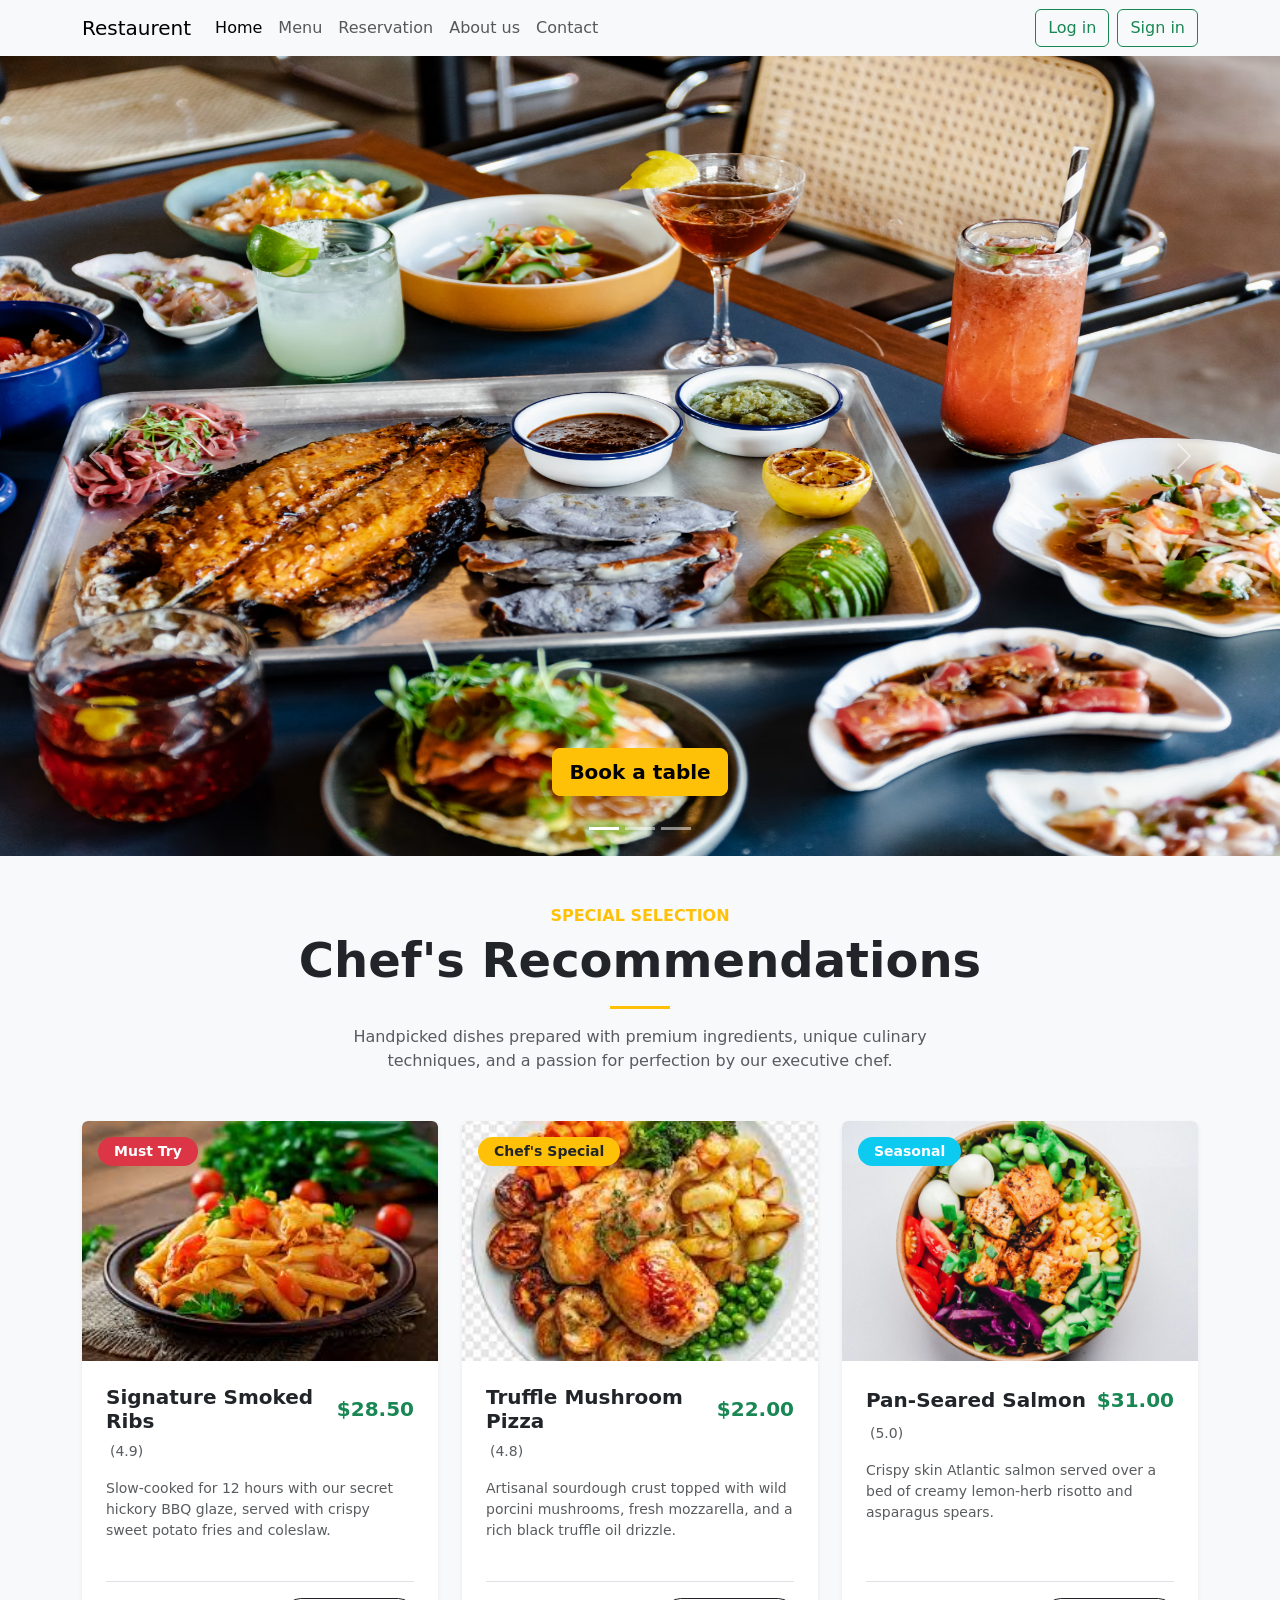
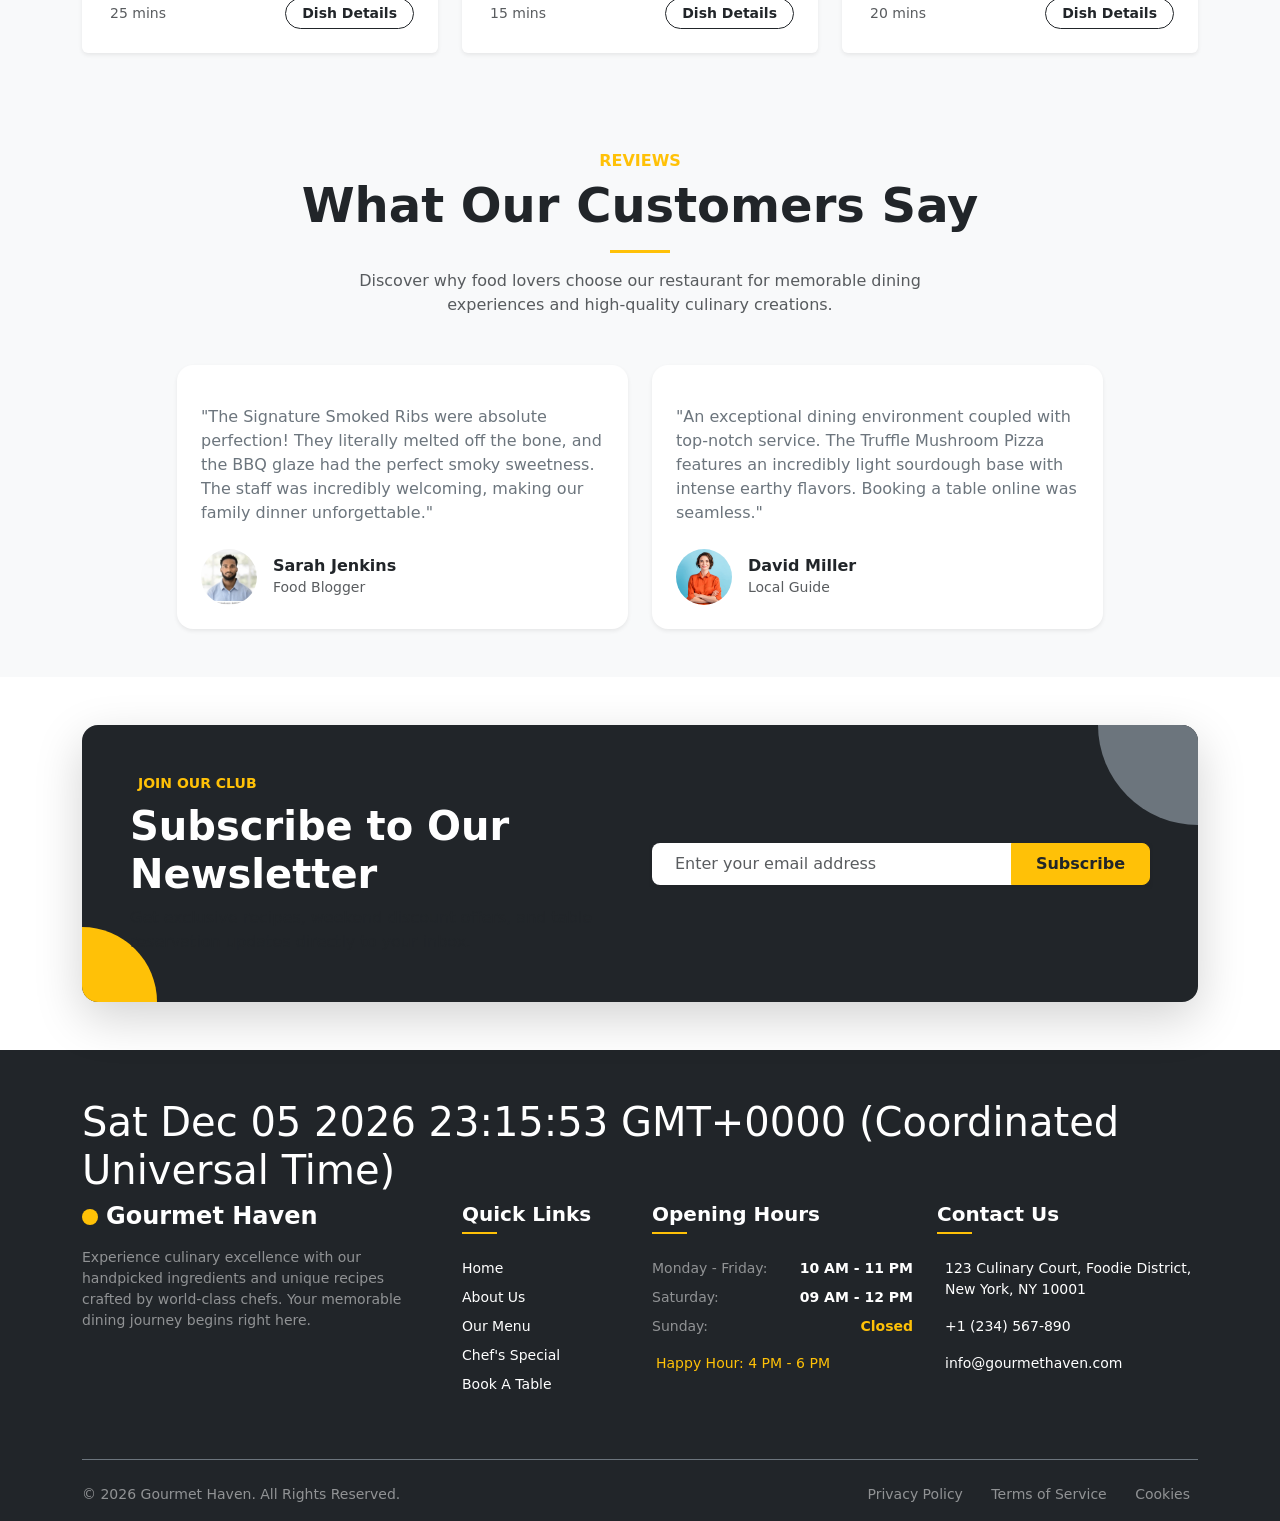
==== index.html @ 040a94a1 "hi" ====
<!DOCTYPE html>
<html lang="en">
<head>
    <meta charset="UTF-8">
    <meta name="viewport" content="width=device-width, initial-scale=1.0">
    <title>Restaurent</title>
    <link rel="stylesheet" href="css/bootstrap.min.css">
    <link rel="stylesheet" href="style.css">
</head>
<body>
    <nav class="navbar navbar-expand-lg bg-body-tertiary">
  <div class="container">
    <a class="navbar-brand" href="#">Restaurent</a>
    <button class="navbar-toggler" type="button" data-bs-toggle="collapse" data-bs-target="#navbarSupportedContent" aria-controls="navbarSupportedContent" aria-expanded="false" aria-label="Toggle navigation">
      <span class="navbar-toggler-icon"></span>
    </button>
    <div class="collapse navbar-collapse" id="navbarSupportedContent">
      <ul class="navbar-nav me-auto mb-2 mb-lg-0">
        <li class="nav-item">
          <a class="nav-link active" aria-current="page" href="index.html">Home</a>
        </li>
        <li class="nav-item">
          <a class="nav-link" href="menu.html">Menu</a>
        </li>
        <li class="nav-item">
          <a class="nav-link" href="reservation.html">Reservation</a>
        </li>
        <li class="nav-item">
          <a class="nav-link" href="about.html">About us</a>
        </li>
        <li class="nav-item">
          <a class="nav-link" href="contact.html">Contact </a>
        </li>
      </ul>
      <form class="d-flex gap-2" role="search">
        <button class="btn btn-outline-success"  type="submit" ><a href="login.html">Log in</a></button>
        <button class="btn btn-outline-success"  type="submit" ><a href="signup.html">Sign in</a></button>
        
      </form>
    </div>
  </div>
</nav>
<!-- Carousel -->
<div id="carouselExampleCaptions" class="carousel slide">
  <div class="carousel-indicators">
    <button type="button" data-bs-target="#carouselExampleCaptions" data-bs-slide-to="0" class="active" aria-current="true" aria-label="Slide 1"></button>
    <button type="button" data-bs-target="#carouselExampleCaptions" data-bs-slide-to="1" aria-label="Slide 2"></button>
    <button type="button" data-bs-target="#carouselExampleCaptions" data-bs-slide-to="2" aria-label="Slide 3"></button>
  </div>
  <div class="carousel-inner">
    <div class="carousel-item active">
      <img src="images/Carousel3.png" height="800px" class="d-block w-100" alt="...">
      <div class="carousel-caption d-none d-md-block"><div class="carousel-caption d-none d-md-block">
                <a href="#booking-form" class="btn btn-warning btn-lg fw-bold mt-2">Book a table</a>
            </div>
      </div>
    </div>
    <div class="carousel-item">
      <img src="images/Carousel2.png" height="800px" class="d-block w-100" alt="...">
      <div class="carousel-caption d-none d-md-block"><div class="carousel-caption d-none d-md-block">
                <a href="#booking-form" class="btn btn-warning btn-lg fw-bold mt-2">Book a table</a>
            </div>
      </div>
    </div>
    <div class="carousel-item">
      <img src="images/Carousel1.png" height="800px" class="d-block w-100" alt="...">
      <div class="carousel-caption d-none d-md-block">
        <div class="carousel-caption d-none d-md-block">
                <a href="#booking-form" class="btn btn-warning btn-lg fw-bold mt-2">Book a table</a>
            </div>
      </div>
    </div>
  </div>
  <button class="carousel-control-prev" type="button" data-bs-target="#carouselExampleCaptions" data-bs-slide="prev">
    <span class="carousel-control-prev-icon" aria-hidden="true"></span>
    <span class="visually-hidden">Previous</span>
  </button>
  <button class="carousel-control-next" type="button" data-bs-target="#carouselExampleCaptions" data-bs-slide="next">
    <span class="carousel-control-next-icon" aria-hidden="true"></span>
    <span class="visually-hidden">Next</span>
  </button>
</div>
 <!-- Chef's Recommended Items Section -->
<section class="py-5 bg-light" id="chefs-recommendation">
    <div class="container">
        
        <div class="text-center mb-5">
            <span class="text-warning fw-bold text-uppercase tracking-wider">Special Selection</span>
            <h2 class="display-5 fw-bold text-dark mt-1">Chef's Recommendations</h2>
            <div class="mx-auto bg-warning my-3" style="width: 60px; height: 3px;"></div>
            <p class="text-muted mx-auto" style="max-width: 600px;">
                Handpicked dishes prepared with premium ingredients, unique culinary techniques, and a passion for perfection by our executive chef.
            </p>
        </div>

        <div class="row g-4">
            
            <div class="col-12 col-md-6 col-lg-4">
                <div class="card h-100 border-0 shadow-sm overflow-hidden position-relative group">
                    <span class="position-absolute top-0 start-0 bg-danger text-white px-3 py-1 m-3 rounded-pill small fw-bold z-1">Must Try</span>
                    
                    <div class="overflow-hidden" style="height: 240px;">
                        <img src="images/Chef recm.png" class="card-img-top w-100 h-100 object-fit-cover transition-transform" alt="Signature Ribs">
                    </div>
                    
                    <div class="card-body p-4 d-flex flex-column">
                        <div class="d-flex justify-content-between align-items-center mb-2">
                            <h5 class="card-title fw-bold text-dark mb-0">Signature Smoked Ribs</h5>
                            <span class="text-success fw-bold fs-5">$28.50</span>
                        </div>
                        
                        <div class="text-warning small mb-3">
                            <i class="bi bi-star-fill"></i>
                            <i class="bi bi-star-fill"></i>
                            <i class="bi bi-star-fill"></i>
                            <i class="bi bi-star-fill"></i>
                            <i class="bi bi-star-fill"></i>
                            <span class="text-muted ms-1">(4.9)</span>
                        </div>
                        
                        <p class="card-text text-muted small flex-grow-1">
                            Slow-cooked for 12 hours with our secret hickory BBQ glaze, served with crispy sweet potato fries and coleslaw.
                        </p>
                        
                        <div class="mt-4 pt-3 border-top d-flex align-items-center justify-content-between">
                            <span class="text-muted small"><i class="bi bi-clock me-1"></i> 25 mins</span>
                            <a href="dish.html" class="btn btn-outline-dark btn-sm rounded-pill px-3 fw-bold">Dish Details</a>
                        </div>
                    </div>
                </div>
            </div>

            <div class="col-12 col-md-6 col-lg-4">
                <div class="card h-100 border-0 shadow-sm overflow-hidden position-relative">
                    <span class="position-absolute top-0 start-0 bg-warning text-dark px-3 py-1 m-3 rounded-pill small fw-bold z-1">Chef's Special</span>
                    
                    <div class="overflow-hidden" style="height: 240px;">
                        <img src="images/chef.png" class="card-img-top w-100 h-100 object-fit-cover" alt="Truffle Pizza">
                    </div>
                    
                    <div class="card-body p-4 d-flex flex-column">
                        <div class="d-flex justify-content-between align-items-center mb-2">
                            <h5 class="card-title fw-bold text-dark mb-0">Truffle Mushroom Pizza</h5>
                            <span class="text-success fw-bold fs-5">$22.00</span>
                        </div>
                        
                        <div class="text-warning small mb-3">
                            <i class="bi bi-star-fill"></i>
                            <i class="bi bi-star-fill"></i>
                            <i class="bi bi-star-fill"></i>
                            <i class="bi bi-star-fill"></i>
                            <i class="bi bi-star-half"></i>
                            <span class="text-muted ms-1">(4.8)</span>
                        </div>
                        
                        <p class="card-text text-muted small flex-grow-1">
                            Artisanal sourdough crust topped with wild porcini mushrooms, fresh mozzarella, and a rich black truffle oil drizzle.
                        </p>
                        
                        <div class="mt-4 pt-3 border-top d-flex align-items-center justify-content-between">
                            <span class="text-muted small"><i class="bi bi-clock me-1"></i> 15 mins</span>
                            <a href="dish.html" class="btn btn-outline-dark btn-sm rounded-pill px-3 fw-bold">Dish Details</a>
                        </div>
                    </div>
                </div>
            </div>

            <div class="col-12 col-md-6 col-lg-4">
                <div class="card h-100 border-0 shadow-sm overflow-hidden position-relative">
                    <span class="position-absolute top-0 start-0 bg-info text-white px-3 py-1 m-3 rounded-pill small fw-bold z-1">Seasonal</span>
                    
                    <div class="overflow-hidden" style="height: 240px;">
                        <img src="images/chef3.png" class="card-img-top w-100 h-100 object-fit-cover" alt="Pan-Seared Salmon">
                    </div>
                    
                    <div class="card-body p-4 d-flex flex-column">
                        <div class="d-flex justify-content-between align-items-center mb-2">
                            <h5 class="card-title fw-bold text-dark mb-0">Pan-Seared Salmon</h5>
                            <span class="text-success fw-bold fs-5">$31.00</span>
                        </div>
                        
                        <div class="text-warning small mb-3">
                            <i class="bi bi-star-fill"></i>
                            <i class="bi bi-star-fill"></i>
                            <i class="bi bi-star-fill"></i>
                            <i class="bi bi-star-fill"></i>
                            <i class="bi bi-star-fill"></i>
                            <span class="text-muted ms-1">(5.0)</span>
                        </div>
                        
                        <p class="card-text text-muted small flex-grow-1">
                            Crispy skin Atlantic salmon served over a bed of creamy lemon-herb risotto and asparagus spears.
                        </p>
                        
                        <div class="mt-4 pt-3 border-top d-flex align-items-center justify-content-between">
                            <span class="text-muted small"><i class="bi bi-clock me-1"></i> 20 mins</span>
                            <a href="dish.html" class="btn btn-outline-dark btn-sm rounded-pill px-3 fw-bold">Dish Details</a>
                        </div>
                    </div>
                </div>
            </div>

        </div>
    </div>
</section>
<!-- Customer testimonial -->
<section class="py-5 bg-light" id="testimonials">
    <div class="container">
        
        <div class="text-center mb-5">
            <span class="text-warning fw-bold text-uppercase tracking-wider">Reviews</span>
            <h2 class="display-5 fw-bold text-dark mt-1">What Our Customers Say</h2>
            <div class="mx-auto bg-warning my-3" style="width: 60px; height: 3px;"></div>
            <p class="text-muted mx-auto" style="max-width: 600px;">
                Discover why food lovers choose our restaurant for memorable dining experiences and high-quality culinary creations.
            </p>
        </div>

        <div class="row g-4 justify-content-center">
            
            <div class="col-12 col-md-6 col-lg-5">
                <div class="card h-100 border-0 shadow-sm p-4 rounded-4 position-relative">
                    <div class="position-absolute top-0 end-0 p-4 text-warning opacity-25">
                        <i class="bi bi-quote display-1 lh-1"></i>
                    </div>
                    
                    <div class="text-warning mb-3">
                        <i class="bi bi-star-fill"></i>
                        <i class="bi bi-star-fill"></i>
                        <i class="bi bi-star-fill"></i>
                        <i class="bi bi-star-fill"></i>
                        <i class="bi bi-star-fill"></i>
                    </div>
                    
                    <p class="card-text text-secondary italic mb-4 position-relative z-1">
                        "The Signature Smoked Ribs were absolute perfection! They literally melted off the bone, and the BBQ glaze had the perfect smoky sweetness. The staff was incredibly welcoming, making our family dinner unforgettable."
                    </p>
                    
                    <div class="d-flex align-items-center mt-auto">
                        <img src="images/review2.png" class="rounded-circle me-3 object-fit-cover" width="56" height="56" alt="Sarah Jenkins">
                        <div>
                            <h6 class="fw-bold text-dark mb-0">Sarah Jenkins</h6>
                            <small class="text-muted">Food Blogger</small>
                        </div>
                    </div>
                </div>
            </div>

            <div class="col-12 col-md-6 col-lg-5">
                <div class="card h-100 border-0 shadow-sm p-4 rounded-4 position-relative">
                    <div class="position-absolute top-0 end-0 p-4 text-warning opacity-25">
                        <i class="bi bi-quote display-1 lh-1"></i>
                    </div>
                    
                    <div class="text-warning mb-3">
                        <i class="bi bi-star-fill"></i>
                        <i class="bi bi-star-fill"></i>
                        <i class="bi bi-star-fill"></i>
                        <i class="bi bi-star-fill"></i>
                        <i class="bi bi-star-fill"></i>
                    </div>
                    
                    <p class="card-text text-secondary italic mb-4 position-relative z-1">
                        "An exceptional dining environment coupled with top-notch service. The Truffle Mushroom Pizza features an incredibly light sourdough base with intense earthy flavors. Booking a table online was seamless."
                    </p>
                    
                    <div class="d-flex align-items-center mt-auto">
                        <img src="images/Review.png" class="rounded-circle me-3 object-fit-cover" width="56" height="56" alt="David Miller">
                        <div>
                            <h6 class="fw-bold text-dark mb-0">David Miller</h6>
                            <small class="text-muted">Local Guide</small>
                        </div>
                    </div>
                </div>
            </div>

        </div>
    </div>
</section>
<!-- Newsletter Subscription Section -->
<section class="py-5 bg-white" id="newsletter">
    <div class="container">
        <div class="bg-dark text-white rounded-4 p-4 p-sm-5 shadow-lg position-relative overflow-hidden">
            
            <!-- Decorative Elements -->
            <div class="position-absolute top-0 end-0 bg-secondary opacity-10 rounded-circle" style="width: 200px; height: 200px; transform: translate(50%, -50%);"></div>
            <div class="position-absolute bottom-0 start-0 bg-warning opacity-10 rounded-circle" style="width: 150px; height: 150px; transform: translate(-50%, 50%);"></div>

            <div class="row align-items-center justify-content-center position-relative z-1">
                <!-- Text Content -->
                <div class="col-12 col-lg-6 text-center text-lg-start mb-4 mb-lg-0">
                    <div class="d-flex align-items-center justify-content-center justify-content-lg-start mb-2">
                        <i class="bi bi-envelope-paper-heart text-warning fs-3 me-2"></i>
                        <span class="text-warning fw-bold text-uppercase tracking-wider small">Join Our Club</span>
                    </div>
                    <h3 class="display-6 fw-bold mb-2">Subscribe to Our Newsletter</h3>
                    <p class="text-muted mb-0">Get exclusive recipes, weekend discount offers, and table reservation updates directly to your inbox.</p>
                </div>

                <!-- Subscription Form -->
                <div class="col-12 col-md-10 col-lg-6">
                    <form action="#" method="POST" class="needs-validation" novalidate>
                        <div class="input-group input-group-lg shadow-sm">
                            <span class="input-group-text bg-white border-0 text-muted pe-0">
                                <i class="bi bi-envelope"></i>
                            </span>
                            <input type="email" class="form-control bg-white border-0 ps-2 fs-6" placeholder="Enter your email address" aria-label="Email address" required>
                            <button class="btn btn-warning fw-bold px-4 fs-6 text-dark" type="submit">Subscribe</button>
                        </div>
                        <!-- Validation Feedback -->
                        <div class="invalid-feedback text-start mt-2 px-2 small text-warning">
                            Please provide a valid email address.
                        </div>
                    </form>
                </div>
            </div>

        </div>
    </div>
</section>
<!-- Footer Section -->

<footer class="bg-dark text-white pt-5 pb-3" id="main-footer">
    <div class="container">
         <h1 id="clock" class="text-white"></h1>
        <div class="row g-4 mb-5">
            
            <!-- Column 1: Brand & About -->
            <div class="col-12 col-md-6 col-lg-4">
                <div class="d-flex align-items-center mb-3">
                    <div class="bg-warning text-dark d-inline-block rounded-circle p-2 me-2">
                        <i class="bi bi-shield-lock-fill fs-5"></i>
                    </div>
                    <h4 class="fw-bold text-white mb-0">Gourmet Haven</h4>
                </div>
                <!-- Changed text-muted to text-white-50 for perfect dark background readability -->
                <p class="text-white-50 small pe-lg-4">
                    Experience culinary excellence with our handpicked ingredients and unique recipes crafted by world-class chefs. Your memorable dining journey begins right here.
                </p>
                
            </div>

            <!-- Column 2: Quick Links -->
            <div class="col-6 col-lg-2">
                <h5 class="fw-bold text-white mb-4 position-relative pb-2">
                    Quick Links
                    <span class="position-absolute bottom-0 start-0 bg-warning" style="width: 35px; height: 2px;"></span>
                </h5>
                <!-- Changed text-muted links to text-white with custom hover classes -->
                <ul class="list-unstyled d-flex flex-column gap-2 small">
                    <li><a href="#" class="text-white text-decoration-none hover-link">Home</a></li>
                    <li><a href="#" class="text-white text-decoration-none hover-link">About Us</a></li>
                    <li><a href="#" class="text-white text-decoration-none hover-link">Our Menu</a></li>
                    <li><a href="#" class="text-white text-decoration-none hover-link">Chef's Special</a></li>
                    <li><a href="#" class="text-white text-decoration-none hover-link">Book A Table</a></li>
                </ul>
            </div>

            <!-- Column 3: Opening Hours -->
            <div class="col-6 col-lg-3">
                <h5 class="fw-bold text-white mb-4 position-relative pb-2">
                    Opening Hours
                    <span class="position-absolute bottom-0 start-0 bg-warning" style="width: 35px; height: 2px;"></span>
                </h5>
                <!-- Cleaned labels to text-white-50 for high contrast structures -->
                <ul class="list-unstyled d-flex flex-column gap-2 small text-white-50">
                    <li class="d-flex justify-content-between"><span class="text-white-50">Monday - Friday:</span> <span class="text-white fw-semibold">10 AM - 11 PM</span></li>
                    <li class="d-flex justify-content-between"><span class="text-white-50">Saturday:</span> <span class="text-white fw-semibold">09 AM - 12 PM</span></li>
                    <li class="d-flex justify-content-between"><span class="text-white-50">Sunday:</span> <span class="text-warning fw-bold">Closed</span></li>
                    <li class="mt-2 text-warning"><i class="bi bi-patch-check-fill me-1"></i> Happy Hour: 4 PM - 6 PM</li>
                </ul>
            </div>

            <!-- Column 4: Contact Info -->
            <div class="col-12 col-md-6 col-lg-3">
                <h5 class="fw-bold text-white mb-4 position-relative pb-2">
                    Contact Us
                    <span class="position-absolute bottom-0 start-0 bg-warning" style="width: 35px; height: 2px;"></span>
                </h5>
                <!-- Replaced text-muted with explicit contrast tags -->
                <ul class="list-unstyled d-flex flex-column gap-3 small text-white">
                    <li class="d-flex align-items-start">
                        <i class="bi bi-geo-alt-fill text-warning me-2 mt-1"></i>
                        <span class="text-white">123 Culinary Court, Foodie District, New York, NY 10001</span>
                    </li>
                    <li class="d-flex align-items-center">
                        <i class="bi bi-telephone-fill text-warning me-2"></i>
                        <a href="tel:+1234567890" class="text-white text-decoration-none hover-link">+1 (234) 567-890</a>
                    </li>
                    <li class="d-flex align-items-center">
                        <i class="bi bi-envelope-fill text-warning me-2"></i>
                        <a href="mailto:info@gourmethaven.com" class="text-white text-decoration-none hover-link">info@gourmethaven.com</a>
                    </li>
                </ul>
            </div>

        </div>

        <!-- Copyright Section -->
        <div class="border-top border-secondary pt-4 mt-4">
            <div class="row align-items-center justify-content-between g-3 text-center text-md-start">
                <div class="col-12 col-md-6">
                    <p class="text-white-50 small mb-0">&copy; 2026 Gourmet Haven. All Rights Reserved.</p>
                </div>
                <div class="col-12 col-md-6 text-md-end">
                    <ul class="list-inline mb-0 small">
                        <li class="list-inline-item"><a href="#" class="text-white-50 text-decoration-none hover-link px-2">Privacy Policy</a></li>
                        <li class="list-inline-item"><a href="#" class="text-white-50 text-decoration-none hover-link px-2">Terms of Service</a></li>
                        <li class="list-inline-item"><a href="#" class="text-white-50 text-decoration-none hover-link px-2">Cookies</a></li>
                    </ul>
                </div>
            </div>
        </div>

    </div>
</footer>
    <script src="js/bootstrap.bundle.min.js"></script>
    <script src="script.js"></script>
</body>
</html>
<!-- hi -->
---- style.css ----
a {
  text-decoration: none;
  color: inherit;
}

.auth-card {
            border: none;
            border-radius: 15px;
            box-shadow: 0 10px 30px rgba(0, 0, 0, 0.1);
            background: #ffffff;
            overflow: hidden;
            max-width: 450px;
            width: 100%;
        }
        .nav-pills .nav-link {
            color: #495057;
            border-radius: 30px;
            font-weight: 500;
        }
        .nav-pills .nav-link.active {
            background-color: #0d6efd;
            color: #fff;
        }
        .form-control {
            border-radius: 8px;
            padding: 10px 15px;
        }
        .form-control:focus {
            box-shadow: 0 0 0 0.25rem rgba(13, 110, 253, 0.15);
        }
        .btn-auth {
            border-radius: 8px;
            padding: 12px;
            font-weight: 600;
        }




        .menu-hero {
            background: linear-gradient(rgba(0, 0, 0, 0.6), rgba(0, 0, 0, 0.6)), url('https://unsplash.com') center/cover no-repeat;
            padding: 80px 0 60px 0;
        }
        .breadcrumb-item + .breadcrumb-item::before {
            color: rgba(255, 255, 255, 0.6);
            content: "•";
        }
        /* Accordion Style Overrides */
        .accordion-button:not(.collapsed) {
            background-color: #ffc107;
            color: #212529;
            font-weight: bold;
            box-shadow: none;
        }
        .accordion-button:focus {
            box-shadow: 0 0 0 0.25rem rgba(255, 193, 7, 0.25);
        }
        /* Menu Item Zoom Effects */
        .menu-card {
            transition: transform 0.3s ease, box-shadow 0.3s ease;
        }
        .menu-card:hover {
            transform: translateY(-5px);
            box-shadow: 0 10px 20px rgba(0,0,0,0.15) !important;
        }
        /* Pagination Color Theme Customizer */
        .page-link {
            color: #212529;
            border-color: #dee2e6;
        }
        .page-link:hover {
            background-color: #f8f9fa;
            color: #ffc107;
            border-color: #dee2e6;
        }
        .page-item.active .page-link {
            background-color: #ffc107;
            border-color: #ffc107;
            color: #212529;
            font-weight: bold;
        }


        /* Container styling */
.reservation-form {
  max-width: 500px;
  margin: 2rem auto;
  padding: 2rem;
  background-color: #ffffff;
  border-radius: 8px;
  box-shadow: 0 4px 15px rgba(0, 0, 0, 0.1);
  font-family: Arial, sans-serif;
}

/* Heading */
.reservation-form h2 {
  text-align: center;
  margin-bottom: 1.5rem;
  color: #333333;
}

/* Form groups */
.form-group {
  margin-bottom: 1.25rem;
}

/* Labels */
.form-group label {
  display: block;
  margin-bottom: 0.5rem;
  font-weight: bold;
  color: #555555;
  font-size: 0.9rem;
}

/* Inputs, Selects, and Textareas */
.form-group input,
.form-group textarea {
  width: 100%;
  padding: 0.75rem;
  border: 1px solid #cccccc;
  border-radius: 4px;
  font-size: 1rem;
  box-sizing: border-box;
  transition: border-color 0.3s ease;
}

/* Focus state */
.form-group input:focus,
.form-group textarea:focus {
  outline: none;
  border-color: #007bff;
}

/* Textarea specific */
.form-group textarea {
  resize: vertical;
}

/* Submit Button */
.reservation-form button[type="submit"] {
  width: 100%;
  padding: 0.75rem;
  background-color: #007bff;
  color: white;
  border: none;
  border-radius: 4px;
  font-size: 1rem;
  font-weight: bold;
  cursor: pointer;
  transition: background-color 0.3s ease;
}

/* Button Hover */
.reservation-form button[type="submit"]:hover {
  background-color: #0056b3;
}
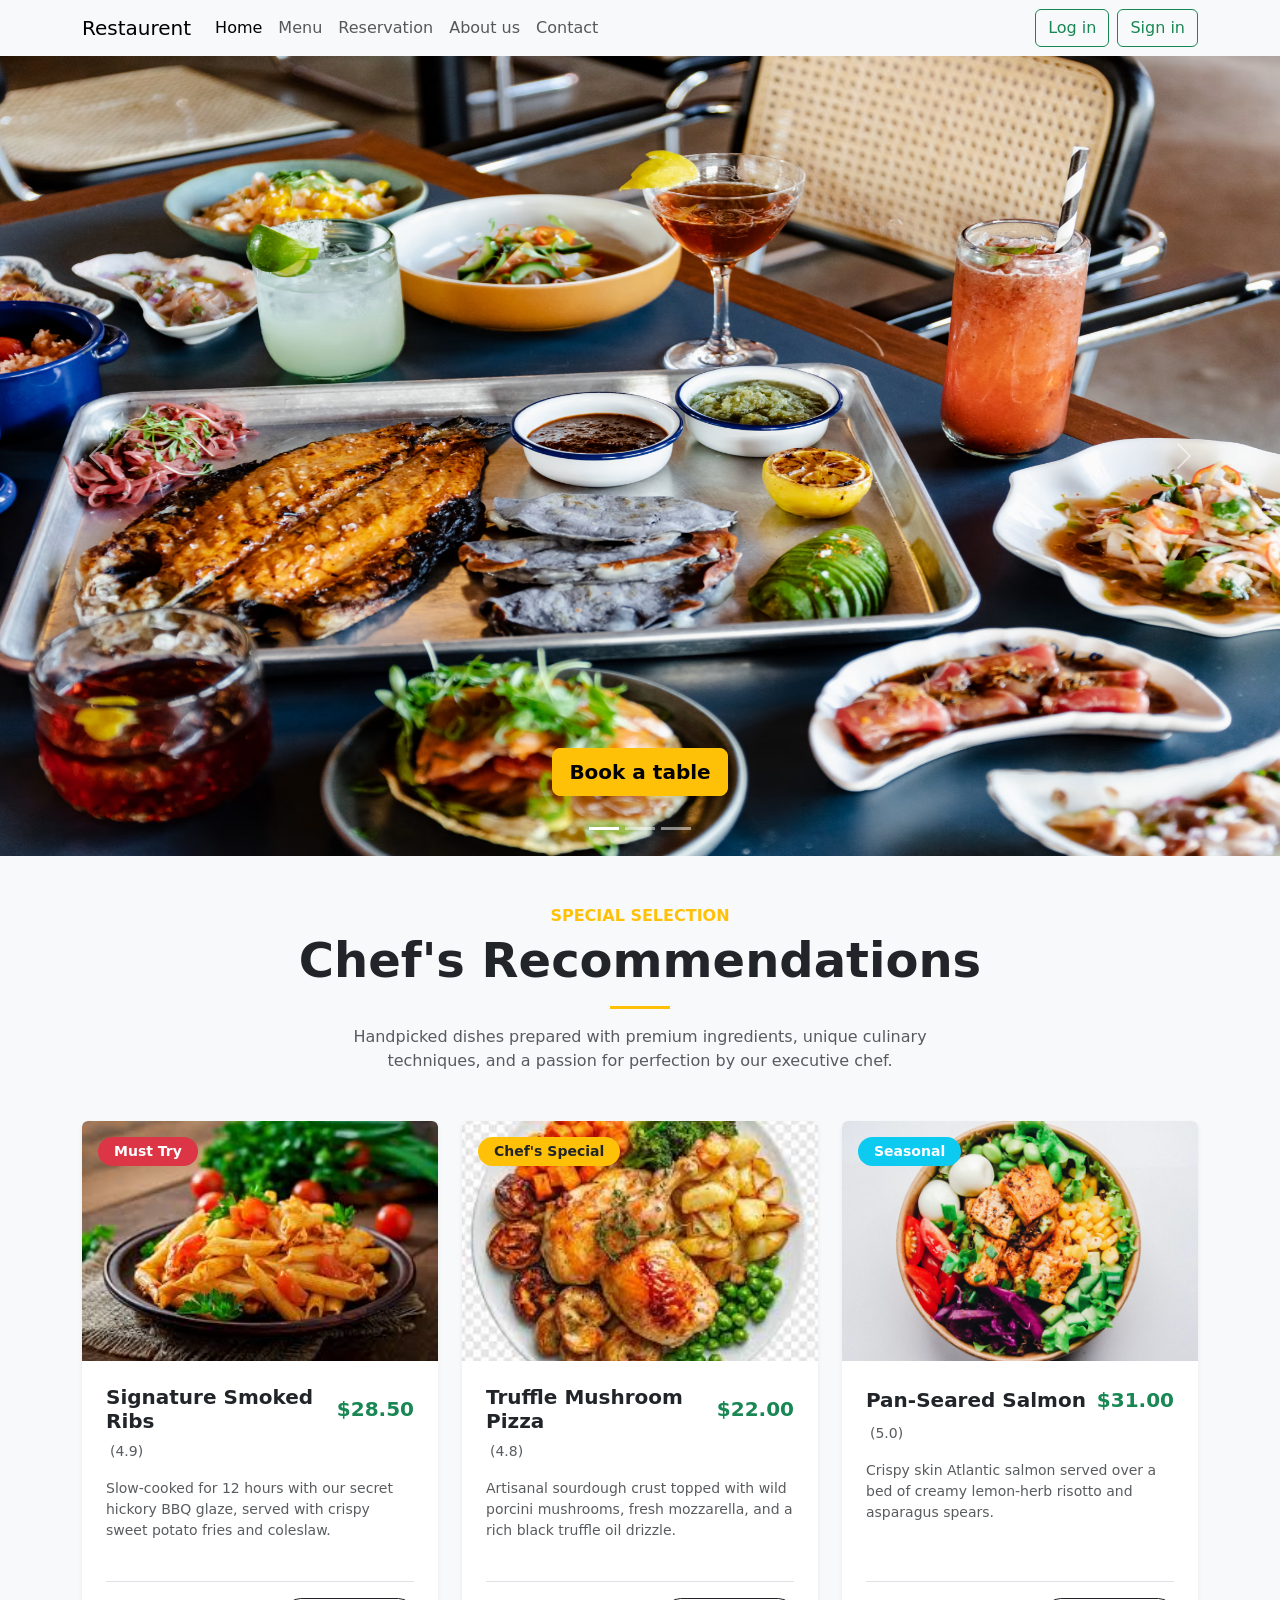
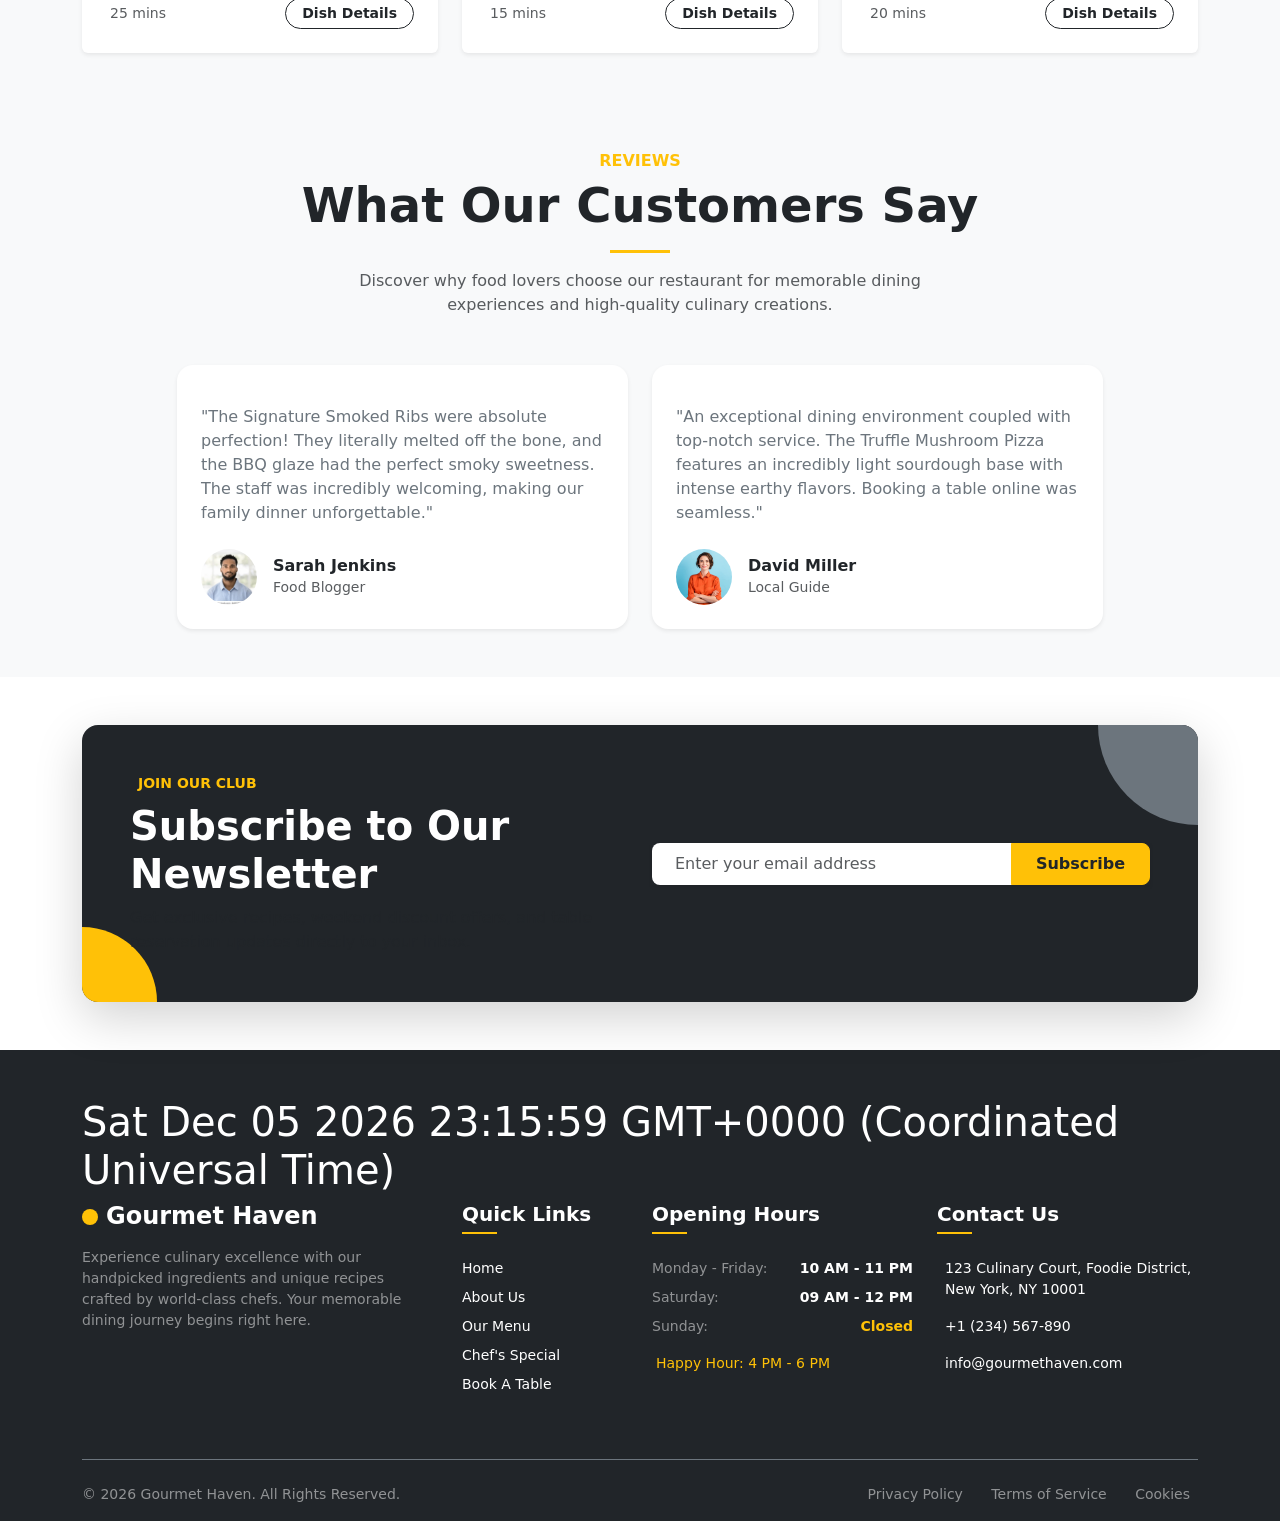
==== commit bc7129a8: "hi" ====
--- a/index.html
+++ b/index.html
@@ -417,5 +417,4 @@
     <script src="js/bootstrap.bundle.min.js"></script>
     <script src="script.js"></script>
 </body>
-</html>
-<!-- hi -->+</html>
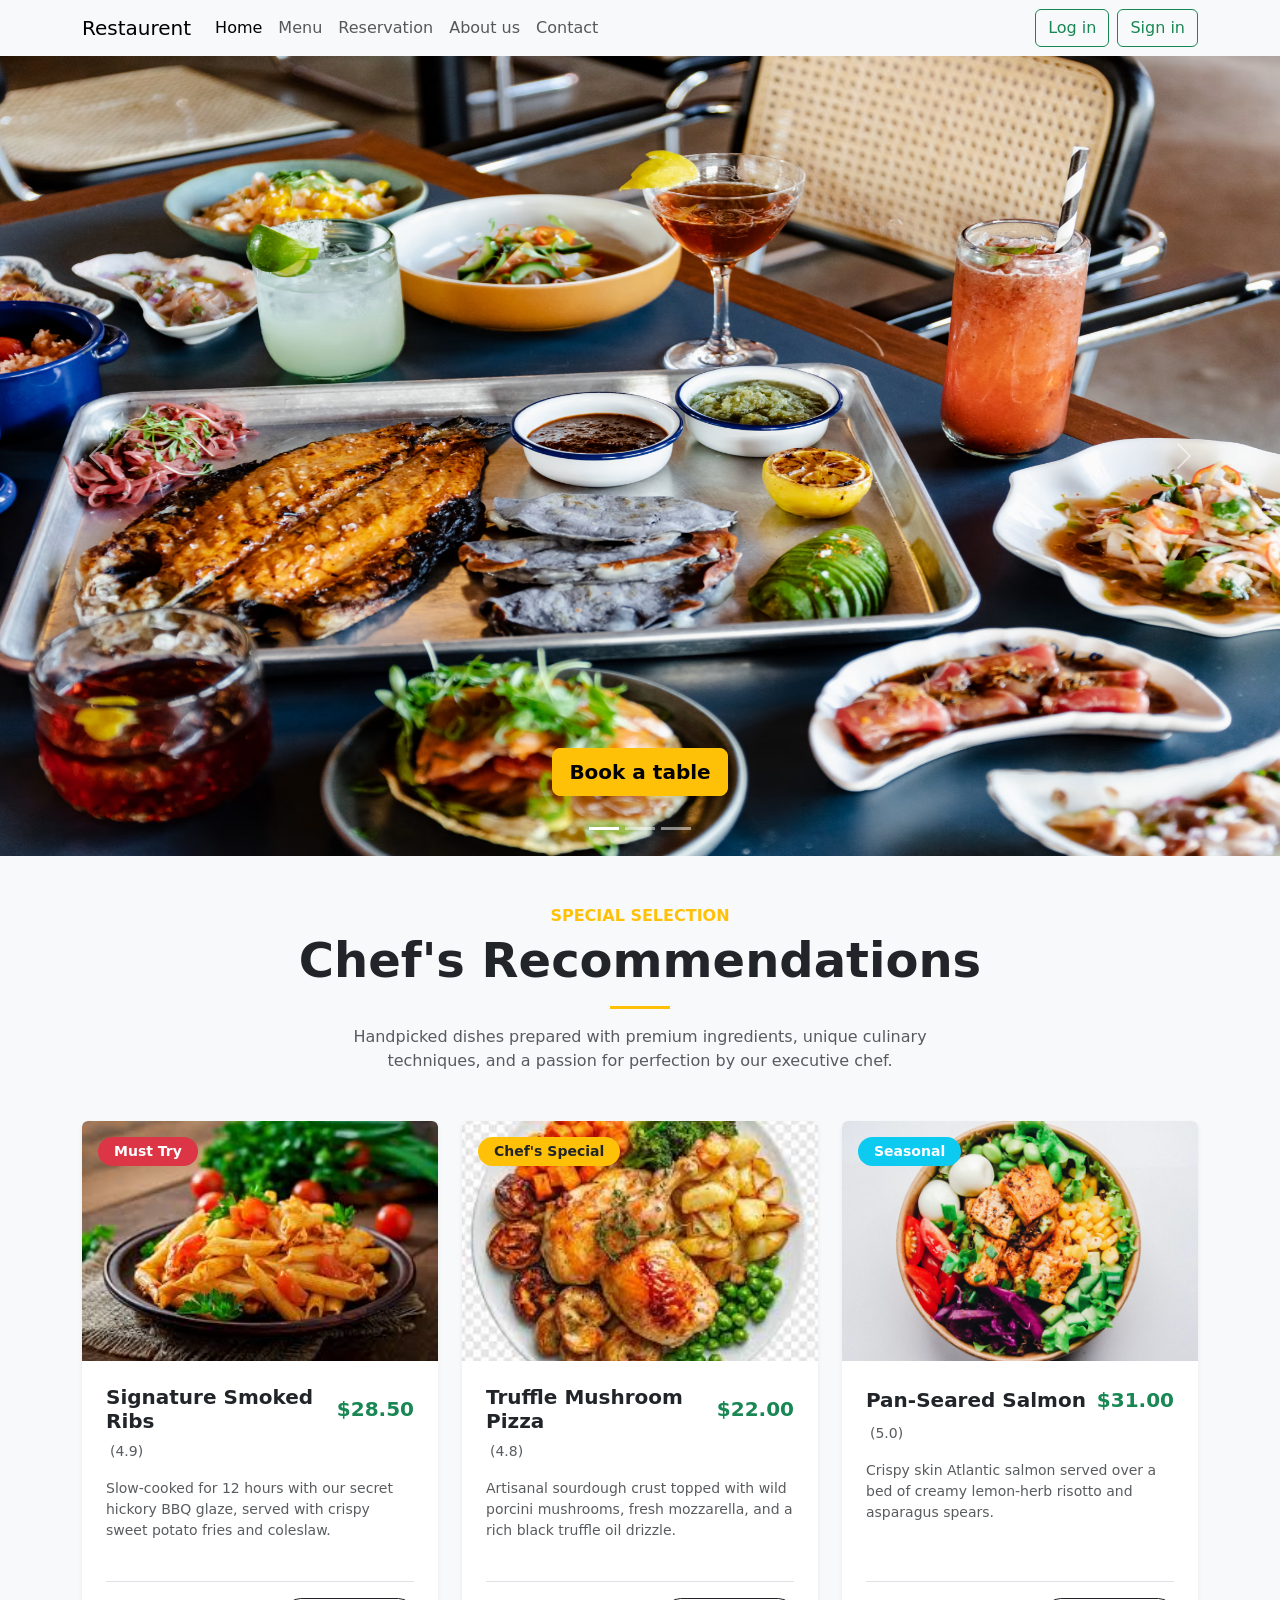
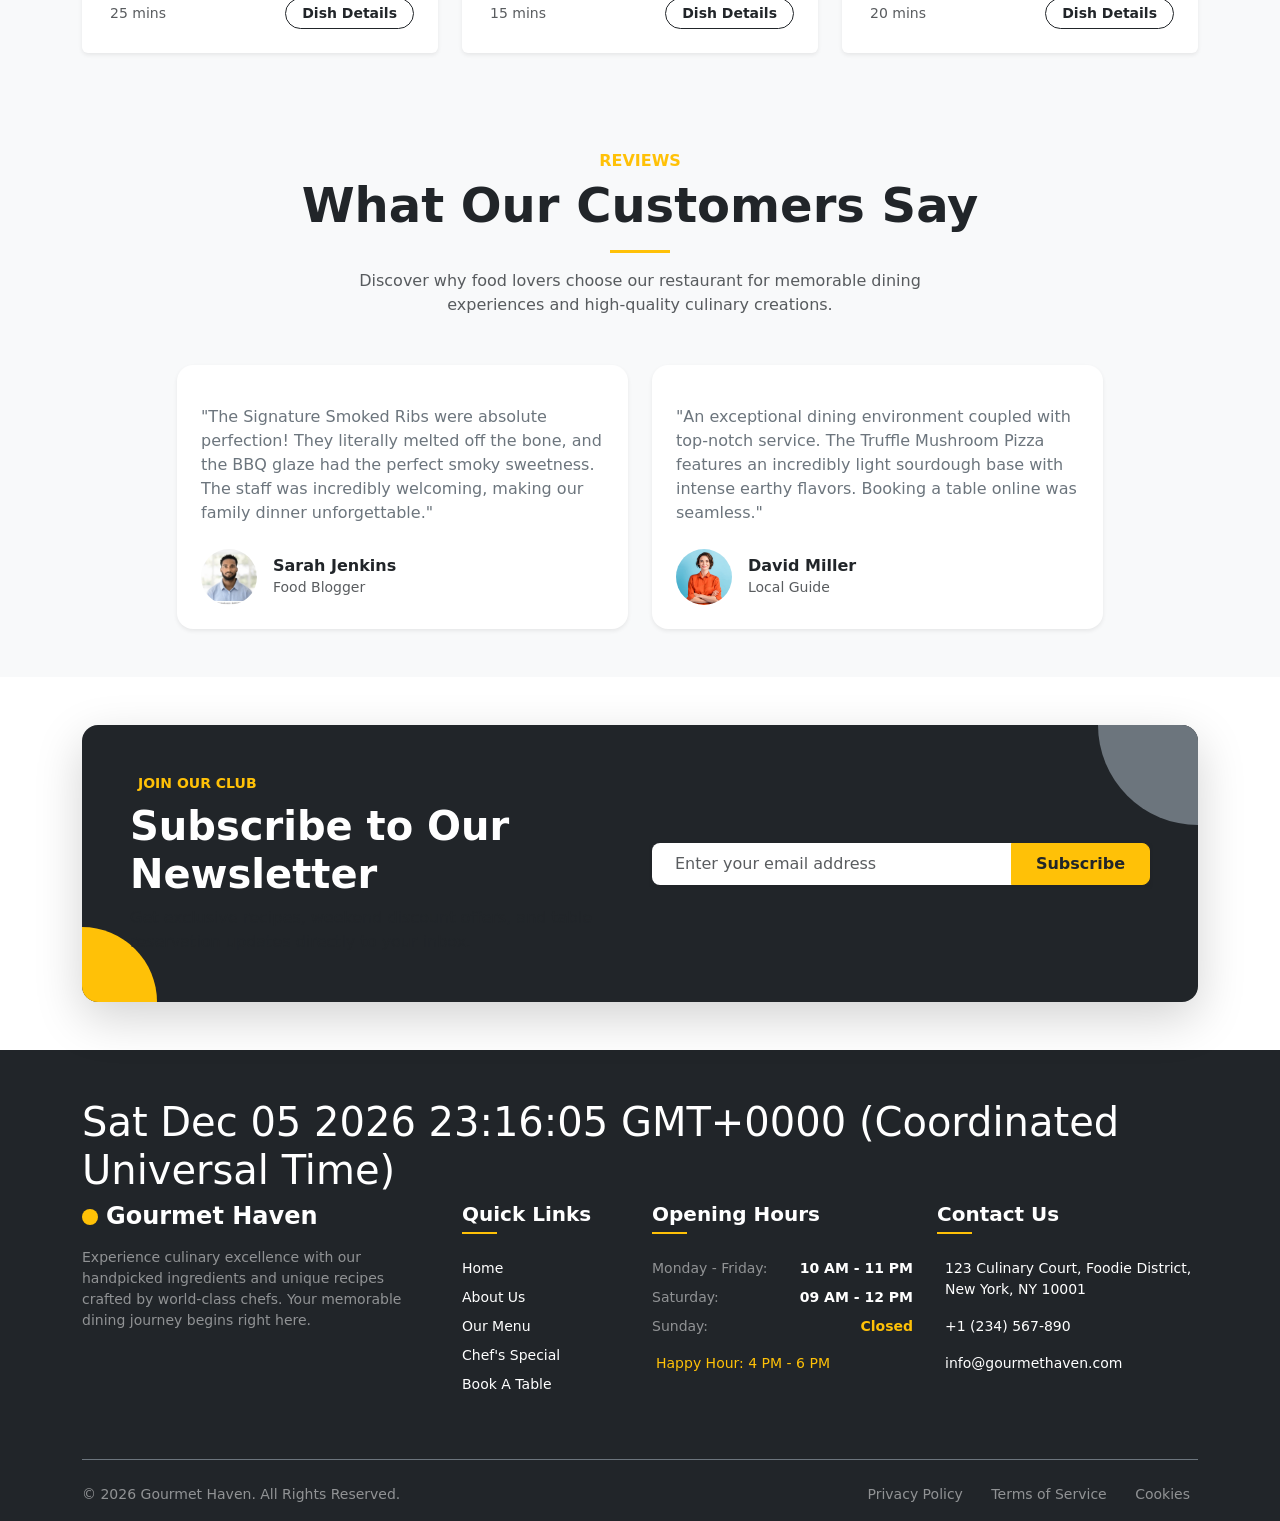
==== commit ba39b85e: "Added files" ====
--- a/index.html
+++ b/index.html
@@ -318,6 +318,8 @@
         </div>
     </div>
 </section>
+<!-- News letter -->
+ 
 <!-- Footer Section -->
 
 <footer class="bg-dark text-white pt-5 pb-3" id="main-footer">
